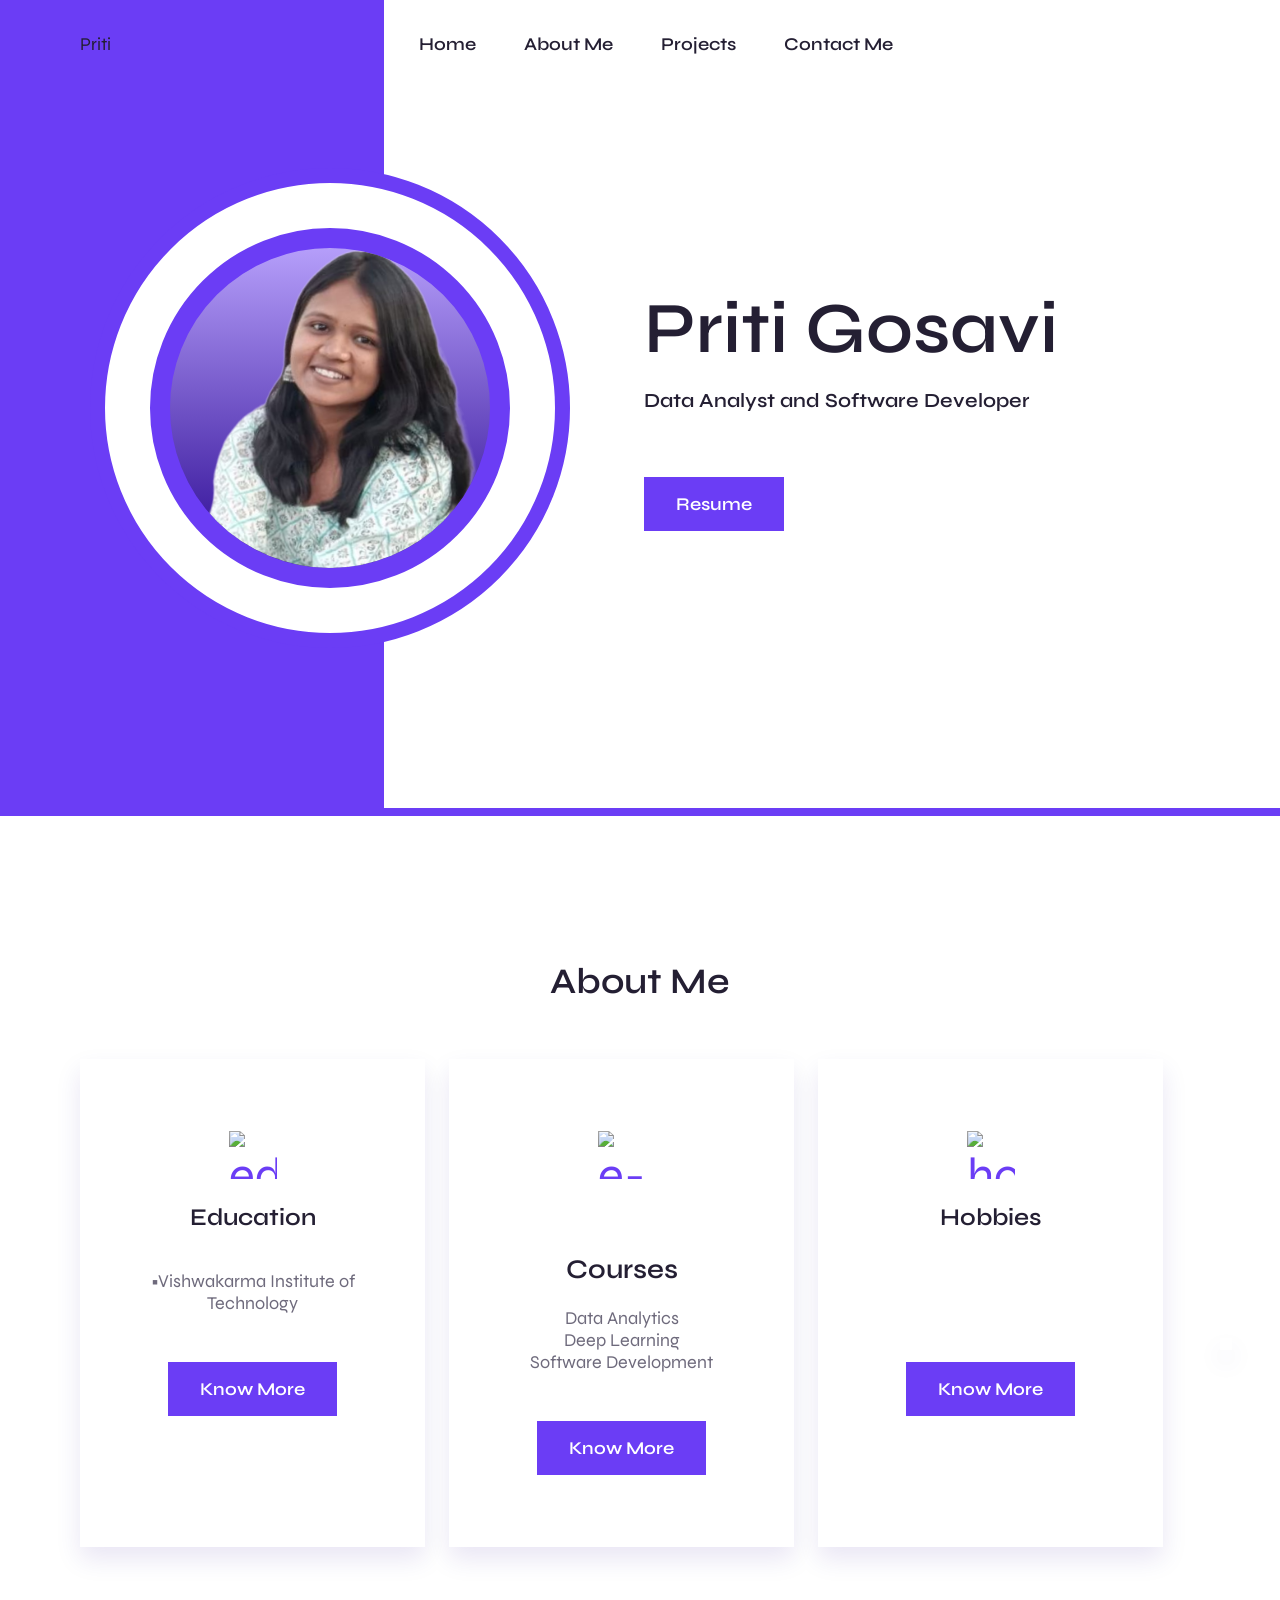
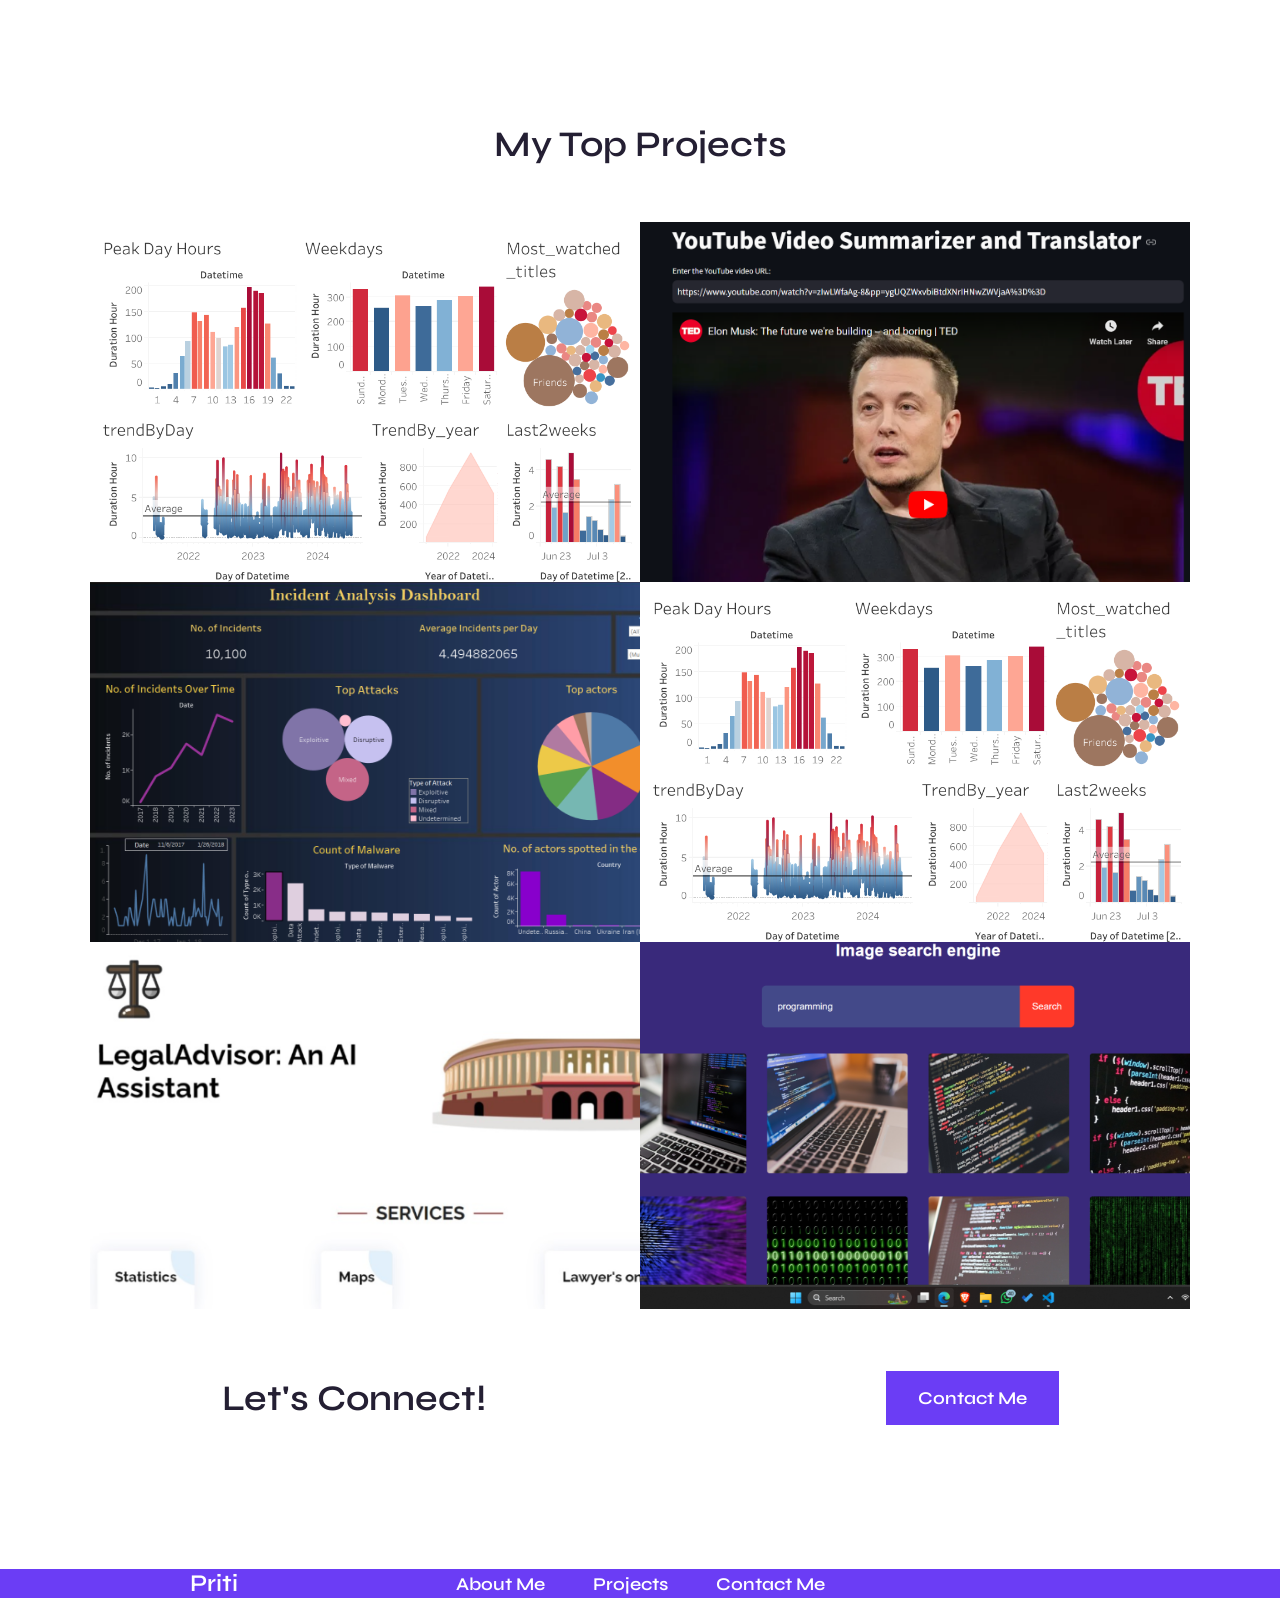
==== index.html @ 8e16fcef "Add files via upload" ====
<!DOCTYPE html>
<html lang="en">
   <head>
      <meta charset="UTF-8">
      <meta name="viewport" content="width=device-width, initial-scale=1.0">

      <!--=============== FAVICON ===============-->
      <link rel="shortcut icon" href="assets/img/favicon.png"
         type="image/x-icon">

      <!--=============== REMIXICONS ===============-->
      <link rel="stylesheet"
         href="https://cdnjs.cloudflare.com/ajax/libs/remixicon/3.5.0/remixicon.css">

      <!--=============== SWIPER CSS ===============-->
      <link rel="stylesheet" href>

      <!--=============== CSS ===============-->
      <link rel="stylesheet" href="assets/css/styles.css">

      <title>Dev.Priti- Portfolio Website</title>
   </head>
   <body>
      <!--==================== HEADER ====================-->
      <header class="header bg-header" id="header">
         <nav class="nav container">
            <a href="index.html" class="nav__menu">Priti</a>

            <div class="nav__menu" id="nav-menu">
               <ul class="nav__list">
                  <li class="nav__item">
                     <a href="index.html" class="nav__link">Home</a>
                  </li>

                  <li class="nav__item">
                     <a href="about.html" class="nav__link">About Me</a>
                  </li>

                  <li class="nav__item">
                     <a href="work.html" class="nav__link">Projects</a>
                  </li>

                  <li class="nav__item">
                     <a href="contact.html" class="nav__link">Contact Me</a>
                  </li>
               </ul>
               <!-- Close button -->
               <div class="nav__close" id="nav-close">
                  <i class="ri-close-line"></i>
               </div>
            </div>
            <div class="nav__actions">
               <!-- Theme button -->
               <i class="ri-moon-line change-theme" id="theme-button"></i>

               <!-- Toggle button -->
               <div class="nav__toggle" id="nav-toggle">
                  <i class="ri-apps-2-line"></i>
               </div>

            </div>
         </nav>

      </header>

      <!--==================== MAIN ====================-->
      <main class="main">
         <!--==================== HOME ====================-->
         <section class="home section">
            <div class="home__rectangle"></div>
            <div class="home__container container grid">
               <div class="home__perfil perfil">
                  <img src="assets/img/home-perfil.png" alt="img" class="perfil__content">
               </div>

               <div class="home__content grid">
                  <div class="home__data grid">
                     <h1 class="home__name">Priti Gosavi</h1>

                     <h3 class="home__profession">Data Analyst and Software Developer</h3>
                  </div>
                  <div class="home__social">
                     <a href="https://github.com/pritig5?tab=repositories"
                        target="_blank" class="home__social-link">
                        <i class="ri-github-fill"></i>
                     </a>

                     <a
                        href="https://www.linkedin.com/in/priti-gosavi-b759a2229/"
                        target="_blank" class="home__social-link">
                        <i class="ri-linkedin-box-fill"></i>
                     </a>

                  </div>
                  <a href="assets/pdf/PRITI_GOSAVI_RESUME1.docx" class="home__button button">Resume</a>
               </div>
            </div>
         </section>

         <!--==================== Personal ====================-->
         <section class="services section">
            <h2 class="section__title">
               About Me
            </h2>
            <div class="services__container container grid">
               <article class="services__card">
                  <img width="48" height="48" src="https://img.icons8.com/color-glass/48/education.png" alt="education" class="services__icon"/>
                  <h2 class="servcies__title">Education</h2>
                  <p class="services__description">
                     <br>•Vishwakarma Institute of Technology<br>
                  </p>

                  <button class="services__button button">Know More</button>

                  <div class="services__modal">
                     <div class="services__modal-content">
                        <i class="ri-close-line services__modal-close"></i>
                        <img width="48" height="48" src="https://img.icons8.com/color-glass/48/education.png" alt="education" class="services__minicon"/>
                        <h2 class="services__modal-title">Education</h2>

                        <ul class="services__modal-list grid">
                           <li class="services__modal-item">
                              <b>Vishwakarma Institute of Technology</b>
                           </li>

                           <li class="services__modal-item">
                              Bachelor of Technology <br> Artificial Intelligence and Data Science
                           </li>

                           <li class="services__modal-item">
                              CGPA: 8.5 <br>Dec 2021 - Present  
                           </li>
                           
                           <li class="services__modal-item">
                              Courses: Data Science, Object Oriented Programming, <br> 
                                       Data Structures and Algorithms, Database Management, Operating Systems
                           </li>
                        </ul>
                     </div>
                  </div>
               </article>

               <article class="services__card">
                  <img width="48" height="48" src="https://img.icons8.com/fluency/48/e-learning.png" alt="e-learning" class="services__icon"/>
                  <h2 class="services__title">Courses</h2>
                  <p class="services__description">
                     <br>
                     Data Analytics<br>
                     Deep Learning<br>
                     Software Development
                  </p>
                  <button class="services__button button">Know More</button>
                  
                  <div class="services__modal">
                     <div class="services__modal-content">
                        <i class="ri-close-line services__modal-close"></i>
                        <img width="28" height="28" src="https://img.icons8.com/fluency/48/e-learning.png" alt="e-learning" class="services__minicon"/>
                        <h2 class="services__modal-title">Courses</h2>

                        <ul class="services__modal-list grid">
                           <a href="https://www.coursera.org/account/accomplishments/specialization/certificate/KLUX8STE9HRJ" class="course__link">
                              <li class="services__modal-item">
                                 <img width="15" height="15" src="https://img.icons8.com/color/48/google-logo.png" alt="google-logo" class="services__minicon"/>
                                 <b>Advance Google Data Analytics Professional Certificate  </b><br>
                                    Coursera  (Oct 2023)
                              </li>
                           </a>
                           <a href="https://www.coursera.org/account/accomplishments/specialization/certificate/E7LEQSBGXYDY" class="course__link">
                              <li class="services__modal-item">
                                 <img width="15" height="15" src="https://img.icons8.com/fluency/48/meta.png" alt="meta-logo" class="services__minicon"/>
                                 <b>Meta Data Analyst</b><br>
                                    Coursera  (August 2024)
                              </li>
                           </a>

                           <a href="https://learn.nvidia.com/certificates?id=3b778844340547df8c48261903b898a2" class="course__link">
                              <li class="services__modal-item">
                                 <img width="15" height="15" src="https://img.icons8.com/color/48/nvidia.png" alt="nvidia" class="services__minicon"/>
                                 <b>Fundamentals of Deep Learning</b><br>
                                    Nvdia  (Oct 2023)
                              </li>
                           </a>

                           <!-- <li class="services__modal-item">
                              Lorem
                           </li> -->
                        </ul>
                     </div>
                  </div>

               </article>

               <article class="services__card">
                  <img width="48" height="48" src="https://img.icons8.com/external-flaticons-lineal-color-flat-icons/64/external-extracurricular-university-flaticons-lineal-color-flat-icons.png" 
                  alt="hobbies" class="services__icon"/>
                  <h2 class="servcies__title">Hobbies</h2><br><br><br>
                  <p class="services__description"> 
                  </p>

                  <button class="services__button button">Know More</button>

                  <div class="services__modal">
                     <div class="services__modal-content">
                        <i class="ri-close-line services__modal-close"></i>
                        <img width="48" height="48" src="https://img.icons8.com/external-flaticons-lineal-color-flat-icons/64/external-extracurricular-university-flaticons-lineal-color-flat-icons.png" 
                        alt="hobbies" class="services__minicon"/>
                        <h2 class="services__modal-title">Hobbies</h2>

                        <ul class="services__modal-list grid">
                           <li class="services__modal-item">
                              Dance
                           </li>

                           <li class="services__modal-item">
                              Reading
                           </li>

                           <li class="services__modal-item">
                              Travelling  
                           </li>
                           
                           <li class="services__modal-item">
                              Sketching
                           </li>
                        </ul>
                     </div>
                  </div>
               </article>
            </div>
         </section>

         <!--==================== WORK ====================-->
         <section class="work section">
            <h2 class="section__title">
               My Top Projects<br>
            </h2>

            <div class="wrapper">
               <article class="project__card">
                  <a href="https://netflixanalysis.streamlit.app/" target="_blank" class="project__link">
                     <img src="assets/img/work-1.png" alt="image" class="project__image">
                        <div class="project__info">
                           <h1>NetflixAnalysis</h1>
                           <p>Track binge-watch habits</p>
                        </div>
                  </a>
               </article>
               <article class="project__card">
                  <a href="https://easytrans.streamlit.app/" target="_blank" class="project__link">
                     <img src="assets/img/work-2.png" alt="image" class="project__image">
                        <div class="project__info">
                           <h1>Summariz</h1>
                           <p>Youtube video sumarries in multiple languages</p>
                        </div>
                  </a>
               </article>
               <article class="project__card">
                  <a href="https://github.com/pritig5/Predictive_Analysis_of_CyberThreats" target="_blank" class="project__link">
                     <img src="assets/img/work-3.png" alt="image" class="project__image">
                        <div class="project__info">
                           <h1>CyberT</h1>
                           <p>Predictive Analysis of Cyber Threats</p>
                        </div>
                  </a>
               </article>
               <article class="project__card">
                  <a href="https://netflixanalysis.streamlit.app/" target="_blank" class="project__link">
                     <img src="assets/img/work-1.png" alt="image" class="project__image">
                        <div class="project__info">
                           <h1>NetflixAnalysis</h1>
                           <p>Track binge-watch habits</p>
                        </div>
                  </a>
               </article>
               <article class="project__card">
                  <a href="https://github.com/pritig5/LegalAdvisor" target="_blank" class="project__link">
                     <img src="assets/img/work-5.png" alt="image" class="project__image">
                        <div class="project__info">
                           <h1>Legal Advisor</h1>
                           <p>AI Assistant</p>
                        </div>
                  </a>
               </article>
               <article class="project__card">
                  <a href="https://pritig5.github.io/ImageGenerator/" target="_blank" class="project__link">
                     <img src="assets/img/work-4.png" alt="image" class="project__image">
                        <div class="project__info">
                           <h1>Infinity Scroll</h1>
                           <p>Get Infinite Searched Images</p>
                        </div>
                  </a>
               </article>
               
            </div>

            <!-- <div class="work__container work__page container grid">
               <article class="work__card">
                  <a href="https://netflixanalysis.streamlit.app/" target="_blank" class="work__link">
                     <img src="assets/img/work-1.png" alt="image" class="work__image">
                     <i class="ri-arrow-right-circle-line work__icon"></i>
                  </a>
                  
                  <h2 class="work__title">NetflixAnalysis</h2>
                  <span class="work__subtitle">Track binge-watch habits</span>
               </article>

               <article class="work__card">
                  <a href="https://easytrans.streamlit.app/" target="_blank" class="work__link">
                     <img src="assets/img/work-2.png" alt="image" class="work__image">
                     <i class="ri-arrow-right-circle-line work__icon"></i>
                  </a>
                  
                  <h2 class="work__title">Summariz</h2>
                  <span class="work__subtitle">Youtube video sumarries in multiple languages</span>
               </article>

               <article class="work__card">
                  <a href="https://github.com/pritig5/Predictive_Analysis_of_CyberThreats" class="work__link">
                     <img src="assets/img/work-3.png" alt="image" class="work__image">
                     <i class="ri-arrow-right-circle-line work__icon"></i>
                  </a>
                  
                  <h2 class="work__title">CyberT</h2>
                  <span class="work__subtitle">Predictive Analysis of Cyber Threats</span>
               </article>

               <article class="work__card">
                  <a href="https://pritig5.github.io/ImageGenerator/" target="_blank" target="_blank" class="work__link">
                     <img src="assets/img/work-4.png" alt="image" class="work__image">
                     <i class="ri-arrow-right-circle-line work__icon"></i>
                  </a>
                  
                  <h2 class="work__title">Infinity Scroll</h2>
                  <span class="work__subtitle">Get Infinite Searched Images</span>
               </article>

               <article class="work__card">
                  <a href="https://github.com/pritig5/LegalAdvisor" target="_blank" class="work__link">
                     <img src="assets/img/work-5.png" alt="image" class="work__image">
                     <i class="ri-arrow-right-circle-line work__icon"></i>
                  </a>
                  
                  <h2 class="work__title">Legal Advisor</h2>
                  <span class="work__subtitle">AI Assistant</span>
               </article>

               <article class="work__card">
                  <a href="#" target="_blank" class="work__link">
                     <img src="assets/img/work-6.png" alt="image" class="work__image">
                     <i class="ri-arrow-right-circle-line work__icon"></i>
                  </a>
                  
                  <h2 class="work__title">Creative website</h2>
                  <span class="work__subtitle">Website Design</span>
               </article>
            </div> -->
         </section>

         <!--==================== TESTIMONIAL ====================-->
         <!-- <section class="testimonial section">

         </section> -->

         <!--==================== CONTACT ====================-->
         <section class="contact section">
            <div class="contact__container container grid">
               <h2 class="section__title">
                  Let's Connect!
               </h2>

               <a href="contact.html" class="contact__button button">Contact Me</a>
            </div>
         </section>
      </main>

      <!--==================== FOOTER ====================-->
      <footer class="footer">
         <div class="footer_container container grid">
            <div class="footer_content grid">
               <a href="index.html" class="footer__logo">Priti</a>

               <ul class="footer__links">
                  <li>
                     <a href="about.html" class="footer__link">About Me</a>
                  </li>

                  <li>
                     <a href="work.html" class="footer__link">Projects</a>
                  </li>

                  <li>
                     <a href="contact.html" class="footer__link">Contact Me</a>
                  </li>
                  
               </ul>

            </div>
         </div>

      </footer>

      <!--========== SCROLL UP ==========-->
      <a href="#" class="scrollup" id="scroll-up">
         <i class="ri-arrow-up-line"></i>
      </a>

      <!--========== SCROLL UP REVEAL==========-->

      <script src="assets/js/scrollreveal.min.js"></script>      

      <!--=============== MAIN JS ===============-->
      <script src="assets/js/main.js"></script>

      <!--=============== SWIPER JS ===============-->
      <script src></script>

      <!--=============== INDEX JS ===============-->
      <script src="assets/js/index.js"></script>
   </body>
</html>
---- assets/css/styles.css ----
/*=============== GOOGLE FONTS ===============*/
@import url("https://fonts.googleapis.com/css2?family=Syne:wght@400;500;600&display=swap");

/*=============== VARIABLES CSS ===============*/
:root {
  --header-height: 3.5rem;

  /*========== Colors ==========*/
  /*Color mode HSL(hue, saturation, lightness)*/
  /* 
      Change favorite color
      Default: hsl(255, 90%, 60%)
      Orange: hsl(14, 90%, 60%) - Blue: hsl(210, 90%, 50%)
      Pink: hsl(356, 100%, 65%) - Green: hsl(162, 90%, 40%)

      For more colors visit: https://colors.dopely.top/color-pedia
      -> Choose any color 
      -> Click on tab (Color Conversion)
      -> Copy the color mode (HSL)
  */
  --hue: 255;
  --first-color: hsl(var(--hue), 90%, 60%);
  --first-color-alt: hsl(var(--hue), 82%, 56%);
  --first-color-light: hsl(var(--hue), 40%, 80%);
  --title-color: hsl(var(--hue), 24%, 16%);
  --text-color: hsl(var(--hue), 8%, 45%);
  --text-color-light: hsl(var(--hue), 8%, 60%);
  --white-color: hsl(0, 0%, 100%);
  --body-color: hsl(0, 0%, 100%);
  --container-color: hsl(0, 0%, 100%);
  --shadow-color: hsla(var(--hue), 90%, 30%, .1);

  /*========== Font and typography ==========*/
  /*.5rem = 8px | 1rem = 16px ...*/
  --body-font: "Syne", sans-serif;
  --biggest-font-size: 2rem;
  --h1-font-size: 1.5rem;
  --h2-font-size: 1.25rem;
  --h3-font-size: 1rem;
  --normal-font-size: .938rem;
  --small-font-size: .813rem;
  --smaller-font-size: .75rem;

  /*========== Font weight ==========*/
  --font-regular: 400;
  --font-medium: 500;
  --font-semi-bold: 600;

  /*========== z index ==========*/
  --z-tooltip: 10;
  --z-fixed: 100;
  --z-modal: 1000;
}

/*========== Responsive typography ==========*/
@media screen and (min-width: 1150px) {
  :root {
    --biggest-font-size: 4.5rem;
    --h1-font-size: 2.25rem;
    --h2-font-size: 1.5rem;
    --h3-font-size: 1.25rem;
    --normal-font-size: 1.125rem;
    --small-font-size: .875rem;
    --smaller-font-size: .813rem;
  }
}

/*=============== BASE ===============*/
* {
  box-sizing: border-box;
  padding: 0;
  margin: 0;
}

html {
  scroll-behavior: smooth;
}

body,
input,
textarea,
button {
  font-family: var(--body-font);
  font-size: var(--normal-font-size);
}

body {
  background-color: var(--body-color);
  color: var(--text-color);
  transition: background-color .4s;
}

input,
button,
textarea {
  border: none;
  outline: none;
}

h1, h2, h3, h4 {
  color: var(--title-color);
  font-weight: var(--font-semi-bold);
}

ul {
  list-style: none;
}

a {
  text-decoration: none;
}

img {
  display: block;
  max-width: 100%;
  height: auto;
}

/*=============== THEME ===============*/
.nav__actions{
  display: flex;
  align-items: center;
  column-gap: 1rem;
}

.change__theme{
  color: var(--white-color);
  font-size: 1.25rem;
  cursor: pointer;
  transition: color .4s;
}
/*========== Variables Dark theme ==========*/
body.dark-theme{
  --title-color: hsl(var(--hue), 24%, 85%);
  --text-color: hsl(var(--hue), 8%, 70%);
  --body-color: hsl(var(--hue), 16%, 8%);
  --container-color: hsl(var(--hue), 16%, 12%);
  --shadow-color: hsla(var(--hue), 32%, 4%, .4);

}

/*========== 
	Color changes in some parts of 
	the website, in dark theme
==========*/
.dark-theme .bg-header{
  box-shadow: 0 12px 24px var(--shadow-color);
}

.dark-theme .services__modal{
  background-color: hsl(var(--hue), 90%, 8%, .2);
}

.dark-theme::-webkit-scrollbar{
  background-color: hsl(var(--hue), 16%, 15%);
}

.dark-theme::-webkit-scrollbar-thumb{
  background-color: hsl(var(--hue), 16%, 25%);
}
.dark-theme::-webkit-scrollbar-thumb:hover{
  background-color: hsl(var(--hue), 16%, 35%);
}

/*=============== REUSABLE CSS CLASSES ===============*/
.container {
  max-width: 1120px;
  margin-inline: 1.5rem;
}

.grid {
  display: grid;
  gap: 1.5rem;
}

.section {
  padding-block: 5rem 1rem;
  padding: 2rem;
  margin-bottom: 2rem;
}
.section__title {
  font-size: var(--h1-font-size);
  text-align: center;
  margin-bottom: 2rem;
}

.perfil{
  width: 480px !important;
  height: 480px !important;
  background-color: var(--body-color);
  border: 8px solid var(--first-color);
  border-radius: 50%;  
  display: grid;
  place-items: center;
  transition: background-color .4s;
}

.perfil__content{
  width: 180px;
  height: 180px;
  border: 10px solid var(--first-color);
  border-radius: 50%;
  overflow: hidden;
  display: flex;
  justify-content: center;
  align-items: flex-end;
  background: linear-gradient(180deg,
                              hsl(var(--hue), 90%, 80%),
                              hsl(var(--hue), 90%, 30%));

}

.main {
  overflow: hidden;
}

/*=============== HEADER & NAV ===============*/
.header{
  position: fixed;
  width: 100%;
  top: 0;
  left: 0;
  background-color: transparent;
  z-index: var(--z-fixed);
  transition: background-color .4s, box-shadow .4s;
}

.nav{
  position: relative;
  height: var(--header-height);
  display: flex;
  justify-content: space-between;
  align-items: center;
}

.nav__logo{
  color: var(--white-color);
  font-weight: var(--font-semi-bold);
  transition: color .4s;
}

.nav__toggle,
.nav__close{
  display: inline;
  font-size: 1.25rem;
  cursor: pointer;
}

.nav__toggle{
  color: var(--hue );
  transition: color .4s;
}

.nav__close{
  color: var(--title-color);
}

/* Navigation for mobile devices */
@media screen and (max-width: 1150px) {
  .nav__menu{
    position: fixed;
    top: -100%;
    left: 0;
    background-color: var(--body-color);
    width: 100%;
    box-shadow: 0 12px 24px var(--shadow-color);
    padding-block: 5rem 4rem;
  }
  
}

.nav__list{
  display: flex;
  flex-direction: column;
  row-gap: 2.5rem;
  text-align: center;
}

.nav__link{
  color: var(--title-color);
  font-weight: var(--font-semi-bold);
  transition: color .4s;
}

.nav__link:hover{
  color: var(--first-color);
}

.nav__close{
  position: absolute;
  top: 1.15rem;
  right: 1.5rem;
}

/* Show menu */
.show-menu{
  top: 0;
}

/* Change background header */
.bg-header{
  background-color: var(--body-color);
  box-shadow: 0 2px 16px var(--shadow-color);
}

.bg-header:is(.nav__logo, .nav__toggle, .change__theme){
  color: var(--title-color);
}

/* Header background color of other pages */
.header-pages{
  background-color: var(--body-color);
}

.header-pages :is(.nav__logo, .nav__toggle, .change__theme){
  color: var(--title-color);
}

/*=============== BUTTON ===============*/
.button{
  display: inline-block;
  background-color: var(--first-color);
  color: var(--white-color);
  font-weight: var(--font-semi-bold);
  padding: 1rem 2rem;
  transition: background-color .4s, box-shadow .4s;
}

.button:hover{
  background-color: var(--first-color);
  box-shadow: 0 8px 24px hsla(var(--hue), 90%, 30%, .3);
}
/*=============== HOME ===============*/
.home{
  position: relative;
  border-bottom: 8px solid var(--first-color);
}

.home__rectangle{
  width: 100%;
  height: 220px;
  background-color: var(--first-color);
  position: absolute;
  top: 0;
  left: 0;
  z-index: -1;
}

.home__container{
  padding-block: 1rem 3rem;
}

.home__perfil{
  /* margin-top: 2rem; */
  justify-self: center;
}

.home__content{
  row-gap: 3rem;
}

.home__data{
  row-gap: 0.75rem;
  text-align: center;
}

.home__name{
  font-size: var(--biggest-font-size);
  white-space: nowrap;
}

.home__professional{
  font-size: var(--h2-font-size);
}

.home__social{
  display: flex;
  justify-content: center;
  transition: color .4s;
  column-gap: 1rem;
}

.home__social-link{
  font-size: 2rem;
  color: var(--title-color);
  transition: color .4s;
}

.home__social-link:hover{
  color: var(--first-color);
}

.home__button{
  justify-self: center;
}
/*=============== ABOUT ===============*/
.about__page{
  padding-bottom: 8rem;
}

.about__perfil{
  margin-top: -3rem;
  justify-self: center;
}

.about__content{
  row-gap: .5rem;
}

.about__data{
  row-gap: 2rem;
}

.about__info{
  row-gap: .75rem;
  text-align: center;
}

.about__name{
  font-size: var(--h1-font-size);
}

.home__profession{
  font-size: var(--h3-font-size);
}

.about__description{
  font-size: medium;
}

.about__button{
  margin-top: -6%;
}

.about__skills-title{
  margin-top: 3.5rem;
  font-size: var(--h3-font-size);
  margin-bottom: 2rem;
}

.about__skills-img{
  width: 35px;
  transition: .4s;
}

.about__skills-img:hover{
  transform: translateY(-.5rem);
}

.about__skills-content{
  display: grid;
  grid-template-columns: repeat(auto-fit, minmax(70px, 1fr));
  gap: 30px;
  justify-items: center;
  align-items: center;

}
/*=============== SERVICES ===============*/
.services__container{
  row-gap: 2rem;
}

.services__card{
  background-color: var(--container-color);
  padding: 3.5rem 1.5rem;
  box-shadow: 0 12px 24px var(--shadow-color);
  text-align: center;
  transition: background-color .4s;
}

.services__icon{
  display: inline-block;
  font-size: 3rem;
  color: var(--first-color);
  margin-bottom: 1.5rem;
}
.services__minicon{
  margin-bottom: .05rem;
  display: inline-block;
  color: var(--first-color);
}
.course__link:hover{
  transform: scale(1.05);
  filter: none;
}

.servcies__title{
  font-size: var(--h2-font-size);
  margin-bottom: 1rem;
}

.services__description{
  margin-bottom: 3rem;
}

.services__button{
  cursor: pointer;
}

.services__modal{
  position: fixed;
  inset: 0;
  background-color: hsla(var(--hue), 90% , 30%, .3);
  backdrop-filter: blur(24px);
  -webkit-backdrop-filter: blur(24px);
  display: grid;
  place-items: center;
  padding: 2rem 1.5rem;
  opacity: 0;
  visibility: hidden;
  z-index: var(--z-modal);
  transition: opacity .4s, visibility .4s;
}

.services__modal-content{
  max-height: 420px;
  position: relative;
  background-color: var(--container-color);
  padding: 3.5rem 1.5rem;
  border-bottom: 6px solid var(--first-color);
}

.services__modal-content::-webkit-scrollbar{
  width: .6rem;
}

.services__modal-content::-webkit-scrollbar-thumb{
  background-color: var(--text-color-light);
}

.services__modal-title{
  font-size: var(--h2-font-size);
  margin: 2.5rem;
  margin-top: .5rem;
}

.services__modal-list{
  margin-left: 1rem;
}

.services__modal-item{
  text-align: initial;
  list-style: square;
}

.services__modal-item::marker{
  color: var(--first-color);
}

.services__modal-close{
  position: absolute;
  top: 1.5rem;
  right: 1.5rem;
  font-size: 1.5rem;
  color: var(--first-color);
  cursor: pointer;
}

/* Active modal */
.active-modal{
  opacity: 1;
  visibility: visible;
}



/*=============== Project ===============*/
.work{
  height: 1200px;
}
.wrapper {
  width: 100%;
  height: 100vh;
  display: flex;
  flex-wrap: wrap; /* Allows cards to wrap to the next line */
  justify-content: space-between;
  align-items: center;
}

.project__card {
  width: 550px;
  height: 200px;
  position: relative;
  margin-bottom: 10rem;
  background-color: #fff;
  display: flex;
  align-items: flex-end;
  padding: 2rem 1rem;
  transition: 0.5s all;
}

.project__card:hover img{
  filter: brightness(25%);
}

.project__card::before {
  content: '';
  position: absolute;
  top: 0;
  left: 0;
  width: 100%;
  height: auto;
  background: linear-gradient(to bottom, rgba(13, 36, 63, 0.3), rgba(13, 36, 63, 1));
  z-index: 2;
  opacity: 0;
  transition: 0.5s all;
}

.project__card:hover::before {
  opacity: 1;
}

.project__card img {
  width: 100%;
  height: auto;
  object-fit: cover;
  position: absolute;
  top: 0;
  left: 0;
  transition: filter .5s;
}
.project__info{
  position: absolute;
  font-size: 1.5rem;
  top: 0;
  left: 0;
  width: 100%;
  height: 100%;
  display: flex;
  justify-content: center;
  align-items: center;
  color: #fff;
  z-index: 3;
  opacity: 0;
  transition: 0.5s all;
  flex-direction: column;
  text-align: center;
}

.project__card:hover .project__info {
  margin-top: 15%;
  opacity: 1;
  transform: translateY(0);
}

.project__card .project__info h1 {
  color: #fff;
  align-items: center;
  font-size: 3rem;
  line-height: 30px;
  margin-bottom: 10px;
}
.project__card .project__info p{
  margin-top: 1rem;
}





/*=============== WORK ===============*/
/* .work__container{
  row-gap: .2rem;
  gap: 2.5rem;
}

.work__link{
  display: inline-block;
  position: relative;
  overflow: hidden;
  margin-bottom: 1rem;
}

.work__image{
  width: 95%;
  filter: grayscale(.8);
  border-radius: 2rem;
  transition: filter .5s, transform .5s;
}

.work__icon{
  position: absolute;
  top: 1.25rem;
  right: 2.25rem;
  font-size: 2rem;
  color: var(--first-color);
  transition: transform .4s;
}
.work__link:hover .work__image{
  transform: scale(1.1);
  filter: none;

}

.work__link:hover .work__icon{
  transform: translate(.5rem -5rem) rotate(-30deg);
}

.work__title{
  font-size: var(--h2-font-size);
  margin-bottom: .25rem;
}

.work__page{
  padding-bottom: 4rem;
} 
/*=============== TESTIMONIAL ===============*/


/* Swiper class */


/*=============== CONTACT ===============*/
.contact__container{
  padding-bottom: 4rem;
}

.contact__button{
  justify-self: center;
}

.contact__page{
  padding-block: 1rem 4rem;
}

.contact__form{
  position: relative;
}

.contact__box{
  position: relative;
  width: 100%;
  height: 58px;
}

.contact__input{
  width: 100%;
  height: 100%;
  background-color: var(--body-color);
  border: 3px solid var(--text-color-light);
  padding: .5rem 1.5rem;
  color: var(--title-color);
  font-weight: var(--font-semi-bold);
  transition: body-color .4s background-color .4s;
}

.contact__input:focus{
  border-color: var(--title-color);
}

.contact__input:-webkit-autofill{
  transition: background-color 6000s, color 6000s;
}

.contact__label{
  position: absolute;
  top: -16px;
  left: 16px;
  font-size: var(--small-font-size);
  font-weight: var(--font-semi-bold);
  color: var(--title-color);
  background-color: var(--body-color);
  padding: 8px;
  transition: background-color .4s;
}

.contact__area{
  height: 15rem !important;
}

.contact__area textarea{
  resize: none;
  padding-top: 1.25rem;
}

.contact__send{
  padding-block: 1.25rem;
  cursor: pointer;
}

.contact__message{
  position: absolute;
  bottom: -2rem;
  left: 0;
  font-size: var(--small-font-size);
  font-weight: var(--font-semi-bold);
  color: var(--title-color);
}
/*=============== FOOTER ===============*/
.footer{
  background-color: var(--first-color);
}

.footer__container{
  padding-block: 4rem 2rem;
  text-align: center;
  row-gap: 5rem;
}

.footer_content{
  row-gap: 2rem;
}

.footer_content a{
  color: var(--white-color);
}

.footer__logo{
  font-size: var(--h1-font-size);
  font-weight: var(--font-semi-bold);
  justify-self: center;
}

.footer__links{
  display: flex;
  justify-content: center;
}

.footer__links{
  flex-wrap: wrap;
  gap: 2rem;
}

.footer__link{
  font-weight: var(--font-semi-bold);
}

.footer__logo:hover,
.footer__link:hover{
  text-decoration: underline;
}

/*=============== SCROLL BAR ===============*/
::-webkit-scrollbar{
  width: .6rem;
  background-color: hsl(var(--hue), 20%, 85%);
}

::-webkit-scrollbar-thumb{
  background-color: hsl(var(--hue), 20%, 65%);
}

::-webkit-scrollbar-thumb:hover{
  background-color: hsl(var(--hue), 20%, 55%);
}

/*=============== SCROLL UP ===============*/
.scrollup{
  position: fixed;
  right: 1rem;
  bottom: -50%;
  background-color: var(--container-color);
  box-shadow: 0 12px 24px var(--shadow-color);
  display: inline-flex;
  padding: 6px;
  font-size: 1.25rem;
  color: var(--title-color);
  z-index: var(--z-tooltip);
  transition: bottom .4s, transform .4s, background-color .4s;
}

.scrollup:hover{
  transform: translate(-.5rem);
}

.show-scroll{
  bottom: 3rem;
}

/* Show Scroll Up */


/*=============== BREAKPOINTS ===============*/
/* For small devices */
@media screen and (max-width: 320) {
  .container{
    margin-inline: 1rem;
  }

  .services__modal{
    padding-inline: .5rem;
  }

  .about__skills-content{
    grid-template-columns: repeat(4, max-content);
  }
}

/* For medium devices */
@media screen and(min-width: 576ox){
  .services__container{
    grid-template-columns: 320px;
    justify-content: center;
  }
  .services__modal-content{
    width: 400px;
  }

  .work__container{
    grid-template-columns: 350px;
    justify-content: center;
  }
  .wrapper{
    grid-template-columns: 350px;
    justify-content: center;
  }

  .about__container{
    grid-template-columns: 400px;
    justify-content: center;
  }
  
}

@media screen and (min-width:768px){
  .services__container{
    grid-template-columns: repeat(2, 320px);
  }

  .work__container{
    grid-template-columns: repeat(2, 350px);
  }
  .wrapper{
    grid-template-columns: repeat(2, 350px);
  }

  /* .testimonial__container{
    max-width: 700px;
    margin-inline: auto;
  }

  .testimonial__description{
    width: 470px;
    margin-inline: auto;
  } */

  .contact__page{
    grid-template-columns: 670px;
    justify-content: center;
  }

  .contact__group{
    grid-template-columns: repeat(2, 1fr);
    column-gap: 1rem;
  }

  .contact__area{
    height: 18rem;
  }

  .contact__message{
    bottom: 5rem;
  }

  .contact__send{
    justify-self: center;
    margin-top: 1.5rem;
  }
}
/* For large devices */
@media screen and (min-width: 1150px){
  .container{
    margin-inline: auto;
  }

  .section{
    padding-block: 7rem 2rem;
  }

  .section__title{
    margin-bottom: 3.5rem;
  }

  .nav{
    height: calc(var(--header-height) + 2rem);
    column-gap: 3rem;
  }

  .nav__toggle,
  .nav__close{
    display: none;
  }

  .nav__menu{
    margin-left: 0;
    color: var(--title-color);
  }

  .nav__list{
    flex-direction: row;
    align-items: center;
    column-gap: 3rem;
  }

  .change__theme{
    color: var(--title-color);
  }

  .perfil{
    width: 500px;
    height: 500px;
    border-width: 15px;
  }

  .perfil__content{
    width: 360px;
    height: 360px;
    border-width: 20px;
  }

  .perfil__image{
    width: 300px;
  }

  .home__rectangle{
    width: 30vw;
    height: 100%;
  }

  .home__container{
    position: relative;
    grid-template-columns: 500px 200px;
    align-items: center;
    column-gap: 4rem;
    padding-block: 3.5rem 8rem;
  }

  .home__content{
    row-gap: 4rem;
  }
  .home__data{
    row-gap: 1rem;
    text-align: initial;
  }
  .home__social{
    flex-direction: column;
    row-gap: 1.5rem;
    position: absolute;
    top: -4rem;
    bottom: 0;
    right: 0;
  }
  .home__social-link{
    color: var(--first-color);
  }
  .home__button{
    justify-self: flex-start;
  }
  .home__button{
    justify-self: flex-start;
  }
  .services__container{
    grid-template-columns: repeat(3, 345px);
  }
  .services__card{
    padding-block: 4.5rem;
  }
  .services__modal-content{
    max-height: 480px;
    padding: 5.5rem 2rem;
  }
  .services__modal-close{
    font-size: 2rem;
  }

  .work__container{
    grid-template-columns: repeat(3, 350px);
    row-gap: 4rem;
  }
  .wrapper{
    grid-template-columns: repeat(3, 350px);
    justify-content: center;
  }

  /* .testimonial__card{
    padding-block: 3rem 3.5rem;
  }
  .testimonial__border{
    width: 120px;
    height: 120px;
    margin-bottom: 1.5rem;
  } */

  .contact__container{
    grid-template-columns: repeat(2,max-content);
    justify-content: center;
    align-items: center;
    column-gap: 25rem;
    padding-block: 1rem 5rem;
  }

  .contact__container .section__title{
    text-align: initial;
    margin: 0;
  }

  .footer__container{
    row-gap: 6rem;
    padding-block: 3.5rem;
  }
  .footer_content{
    grid-template-columns: 1fr 2fr 1fr;
    align-items: center;
  }
  .footer__logo{
    font-size: var(--h2-font-size);
  }
  .footer__links{
    column-gap: 3rem;
  }

  .scrollup{
    right: 3rem;
  }

  .about__container{
    grid-template-columns:  500px 440px;
    align-items: center;
    column-gap: 8rem;
    padding-top: 2rem;
  }
  .about__data{
    row-gap: 3.5rem;
  }
  .about__info{
    text-align: initial;
  }
  .about__button{
    justify-self: flex-start;
  }
  .about__skills-title{
    text-align: initial;
  }
  .about__skills-content{
    grid-template-columns: repeat(7, max-content);
  }
  .about__skills-img{
    width: 40px;
  }
}

@media screen and (min-width: 2048){
  .home__rectangle{
    width: 40vw;
  }
}

/* For 2K resolutions (2048 x 1152, 2048 x 1536) */
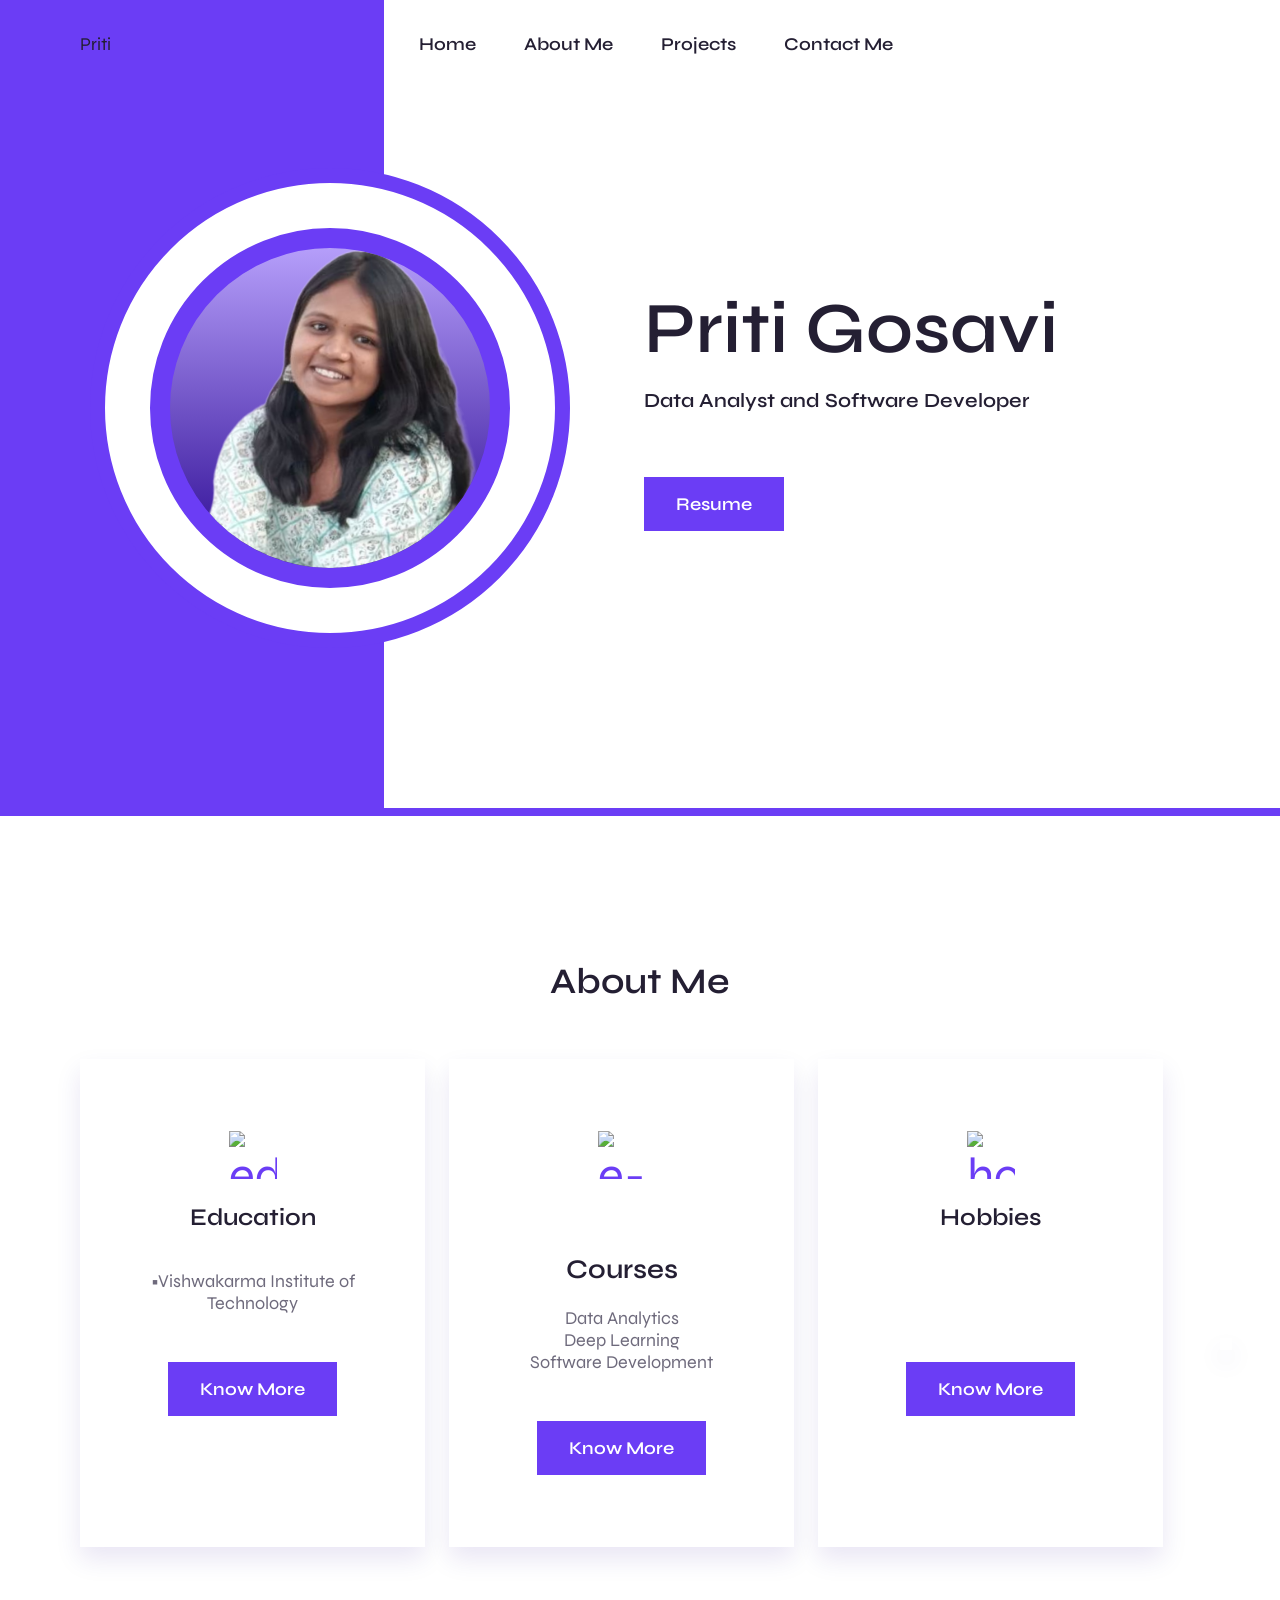
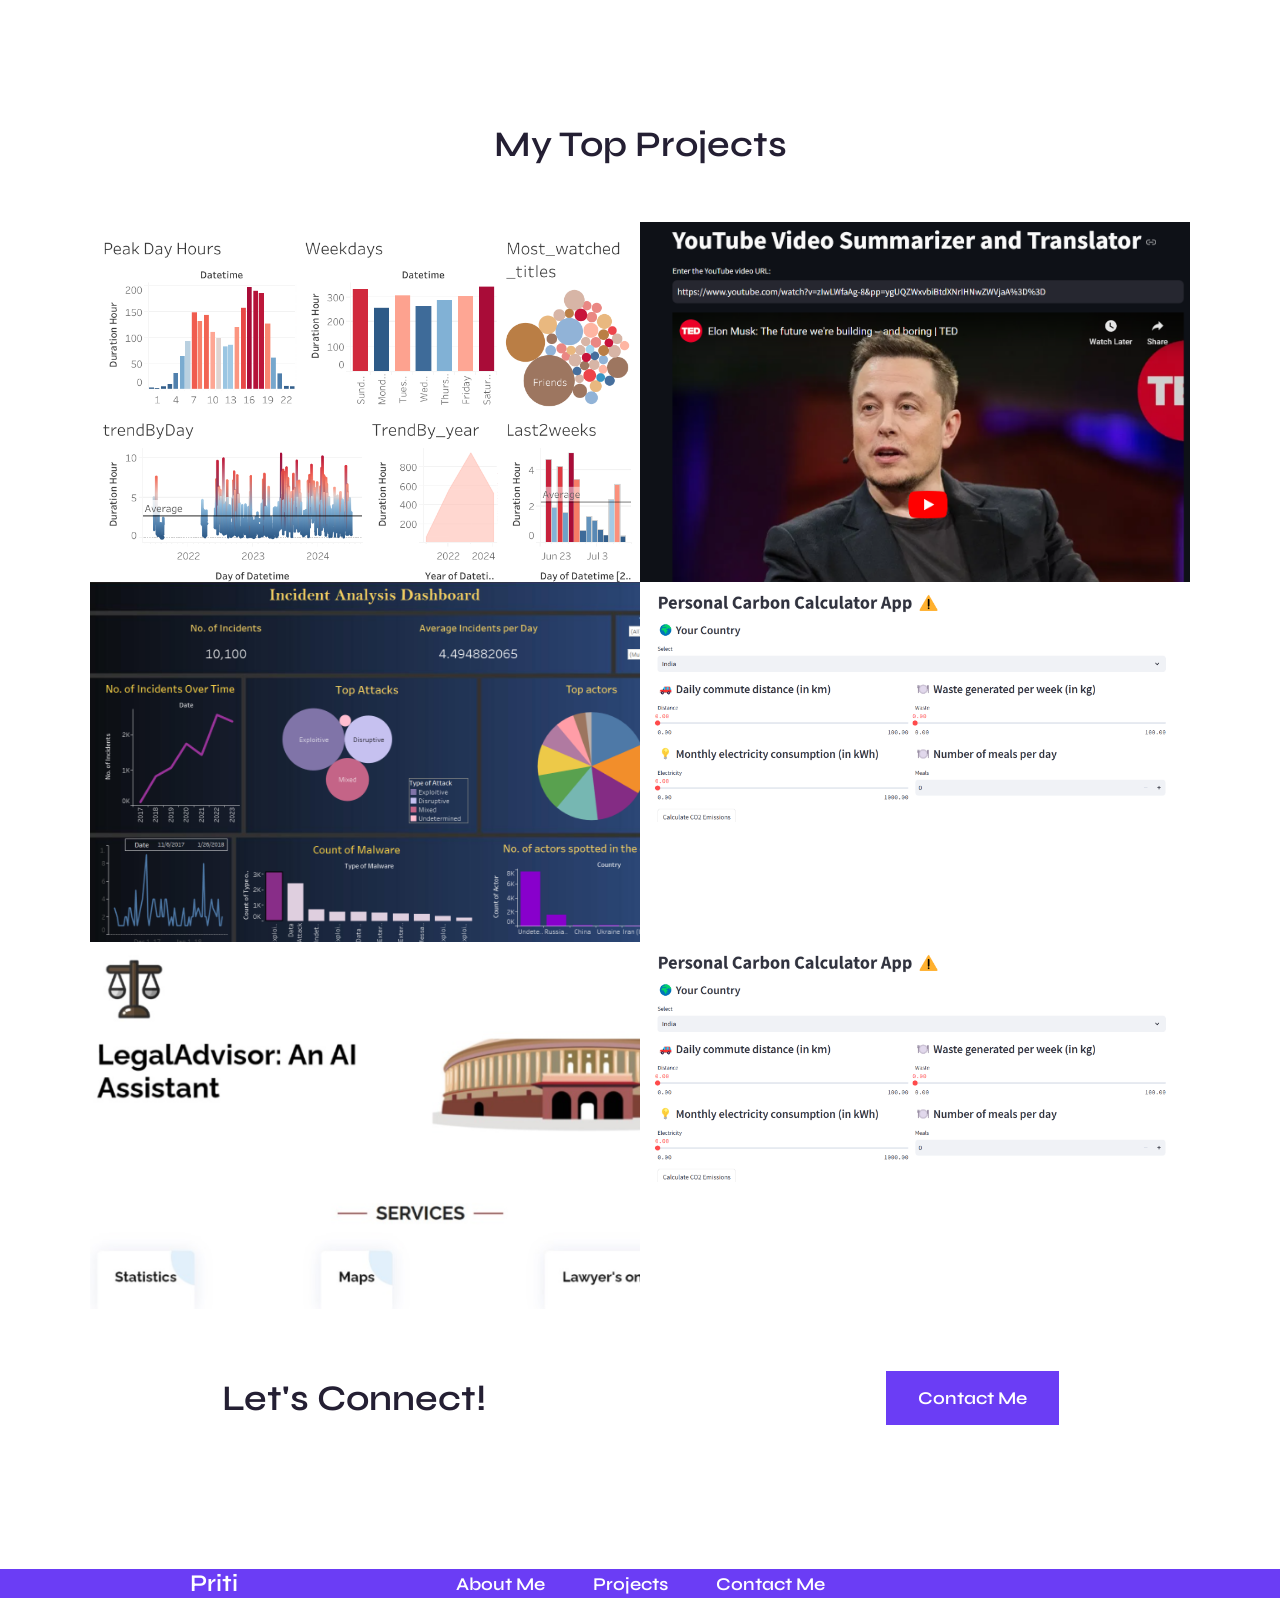
==== commit 5e9b6cc7: "Update index.html added carbon calc" ====
--- a/index.html
+++ b/index.html
@@ -264,11 +264,11 @@
                   </a>
                </article>
                <article class="project__card">
-                  <a href="https://netflixanalysis.streamlit.app/" target="_blank" class="project__link">
-                     <img src="assets/img/work-1.png" alt="image" class="project__image">
-                        <div class="project__info">
-                           <h1>NetflixAnalysis</h1>
-                           <p>Track binge-watch habits</p>
+                  <a href="https://carboncalc.streamlit.app/" target="_blank" class="project__link">
+                     <img src="assets/img/work-4.png" alt="image" class="project__image">
+                        <div class="project__info">
+                           <h1>Green Step</h1>
+                           <p>Track Personal Carbon Footprints</p>
                         </div>
                   </a>
                </article>
@@ -417,4 +417,4 @@
       <!--=============== INDEX JS ===============-->
       <script src="assets/js/index.js"></script>
    </body>
-</html>+</html>
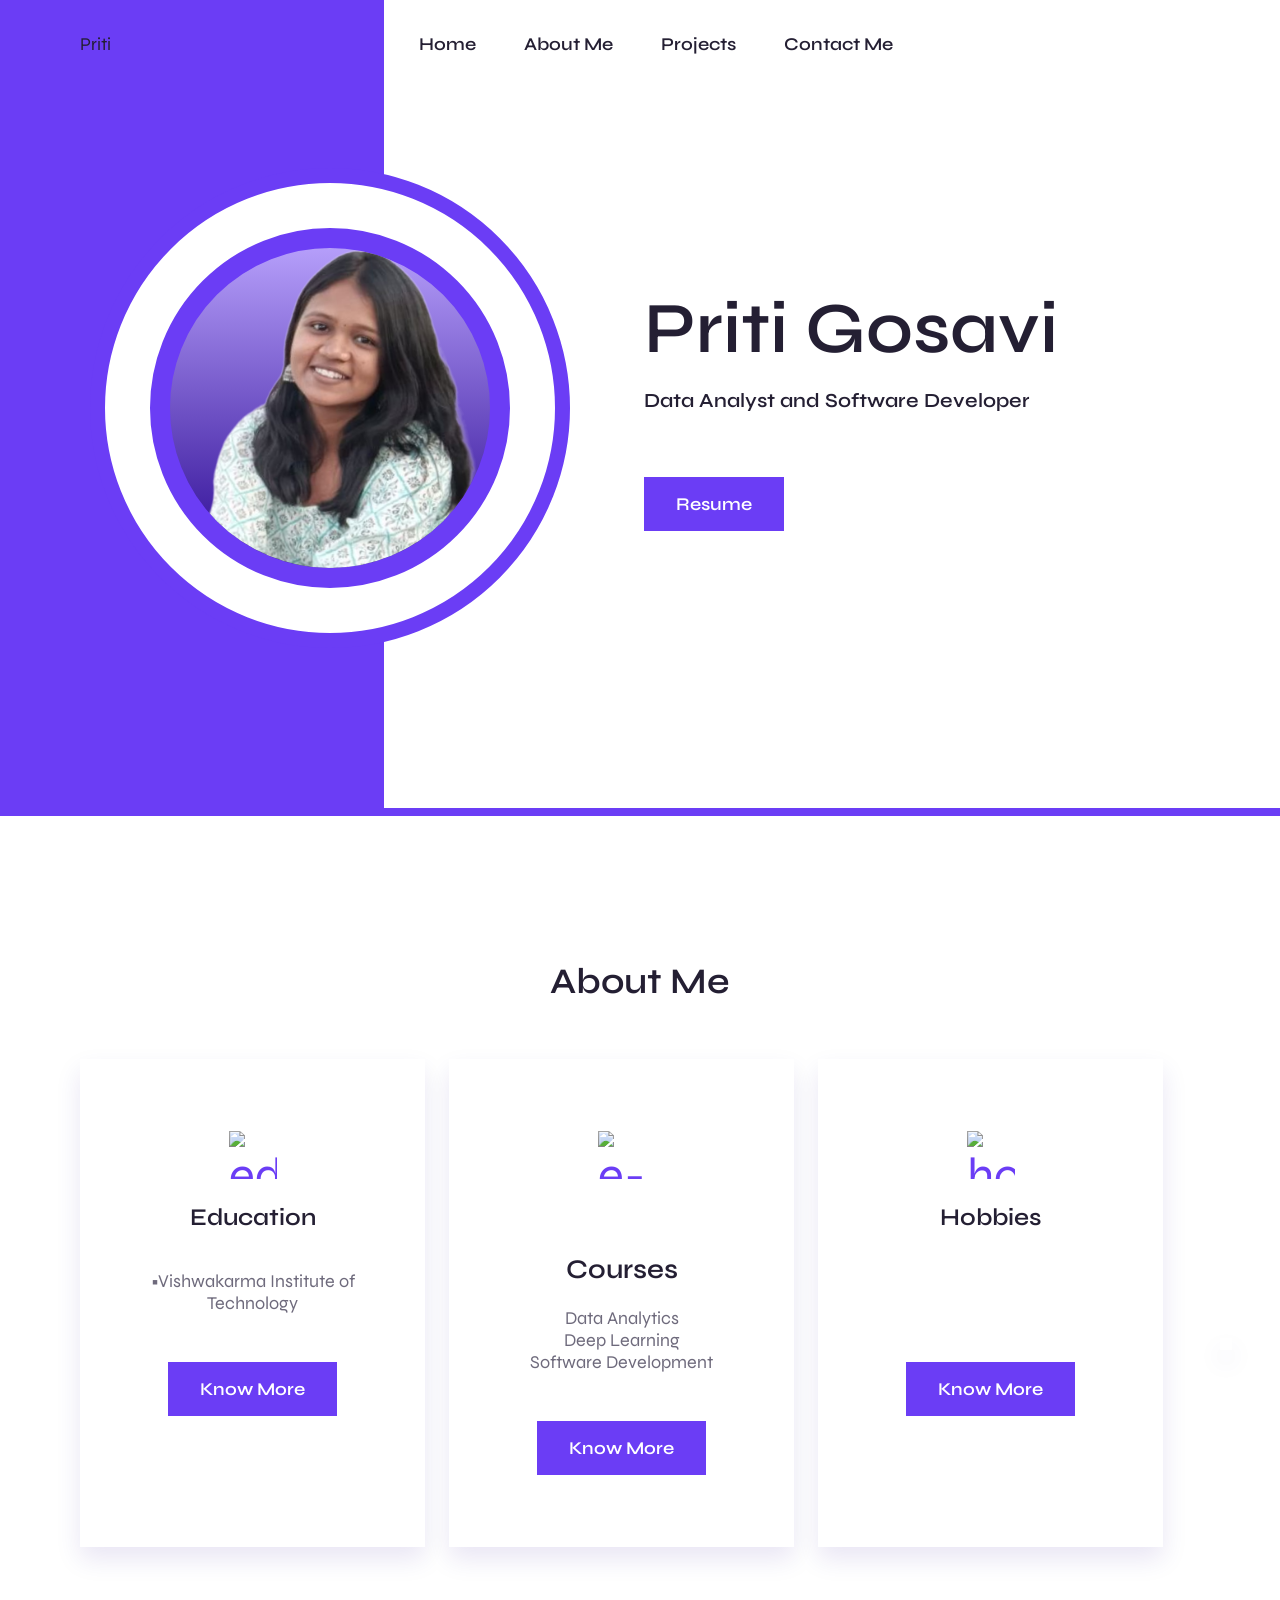
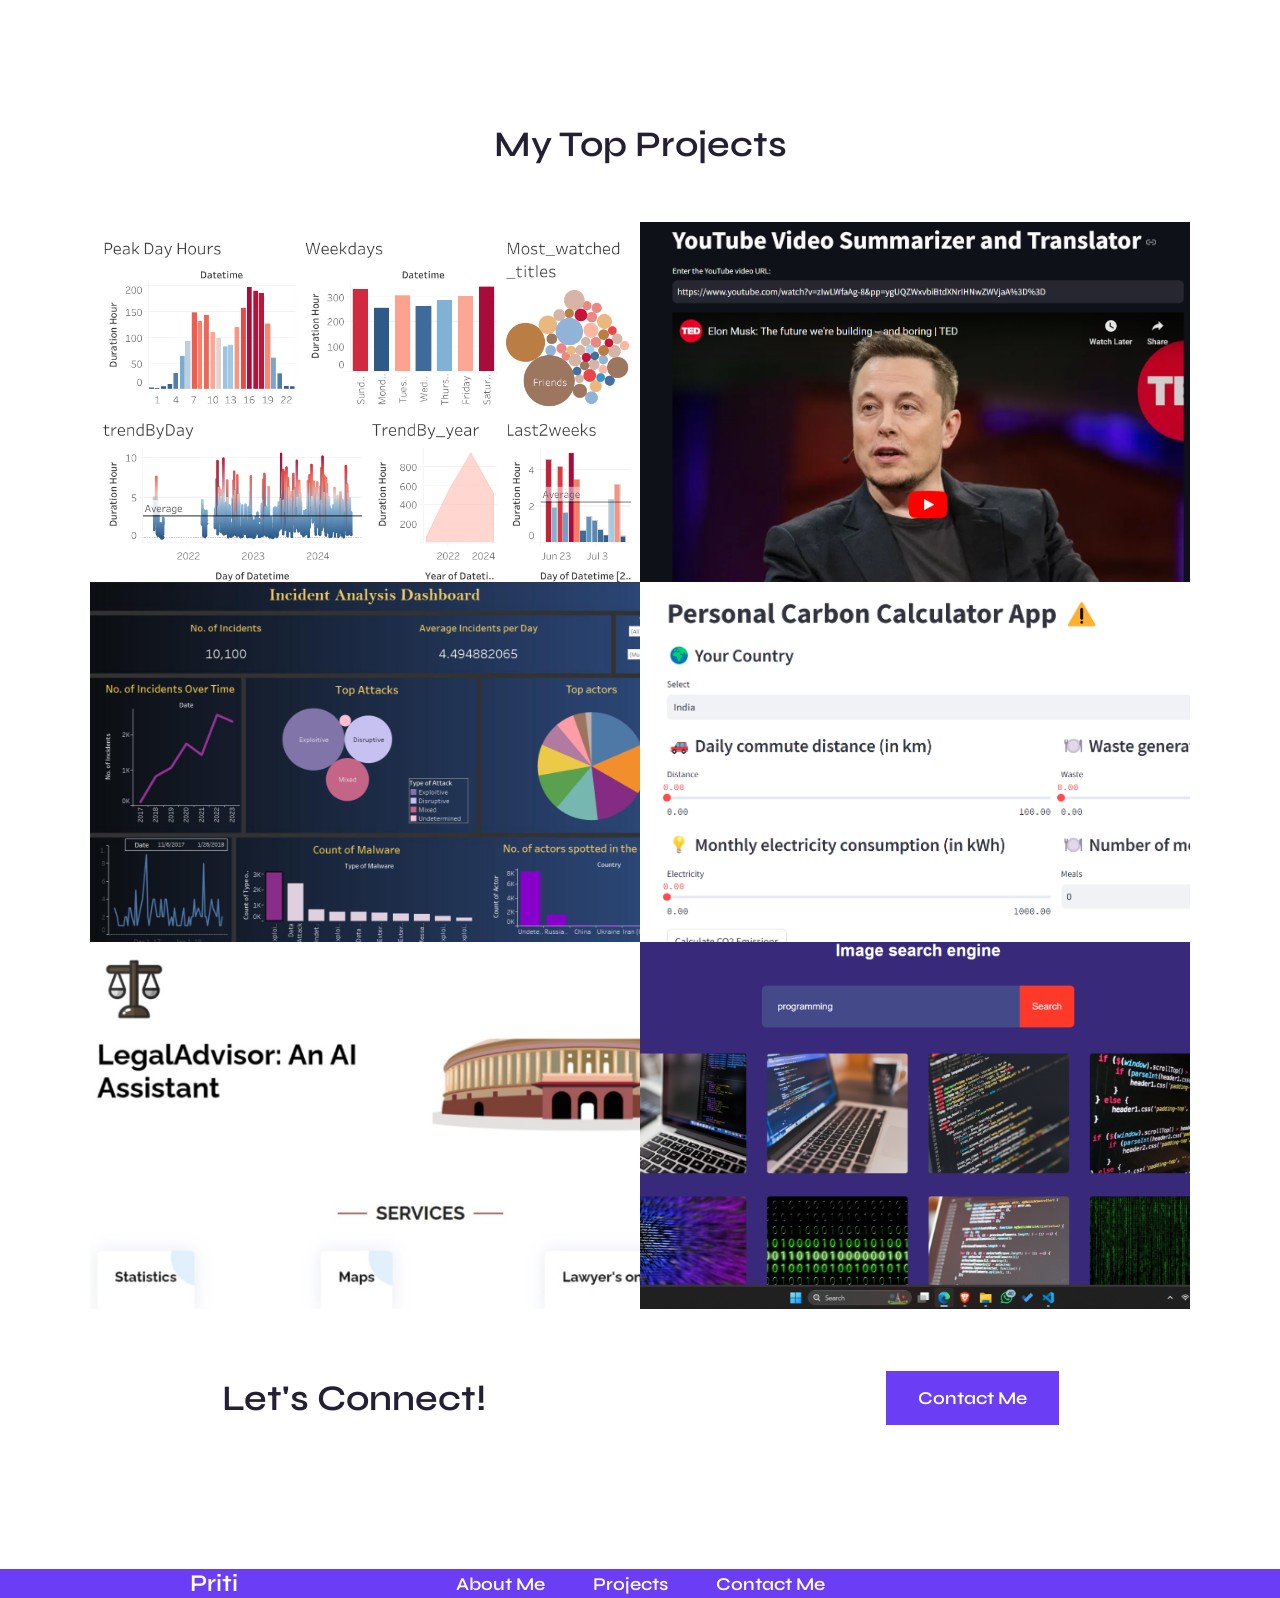
==== commit 39965933: "Update index.html" ====
--- a/index.html
+++ b/index.html
@@ -283,7 +283,7 @@
                </article>
                <article class="project__card">
                   <a href="https://pritig5.github.io/ImageGenerator/" target="_blank" class="project__link">
-                     <img src="assets/img/work-4.png" alt="image" class="project__image">
+                     <img src="assets/img/work-6.png" alt="image" class="project__image">
                         <div class="project__info">
                            <h1>Infinity Scroll</h1>
                            <p>Get Infinite Searched Images</p>
